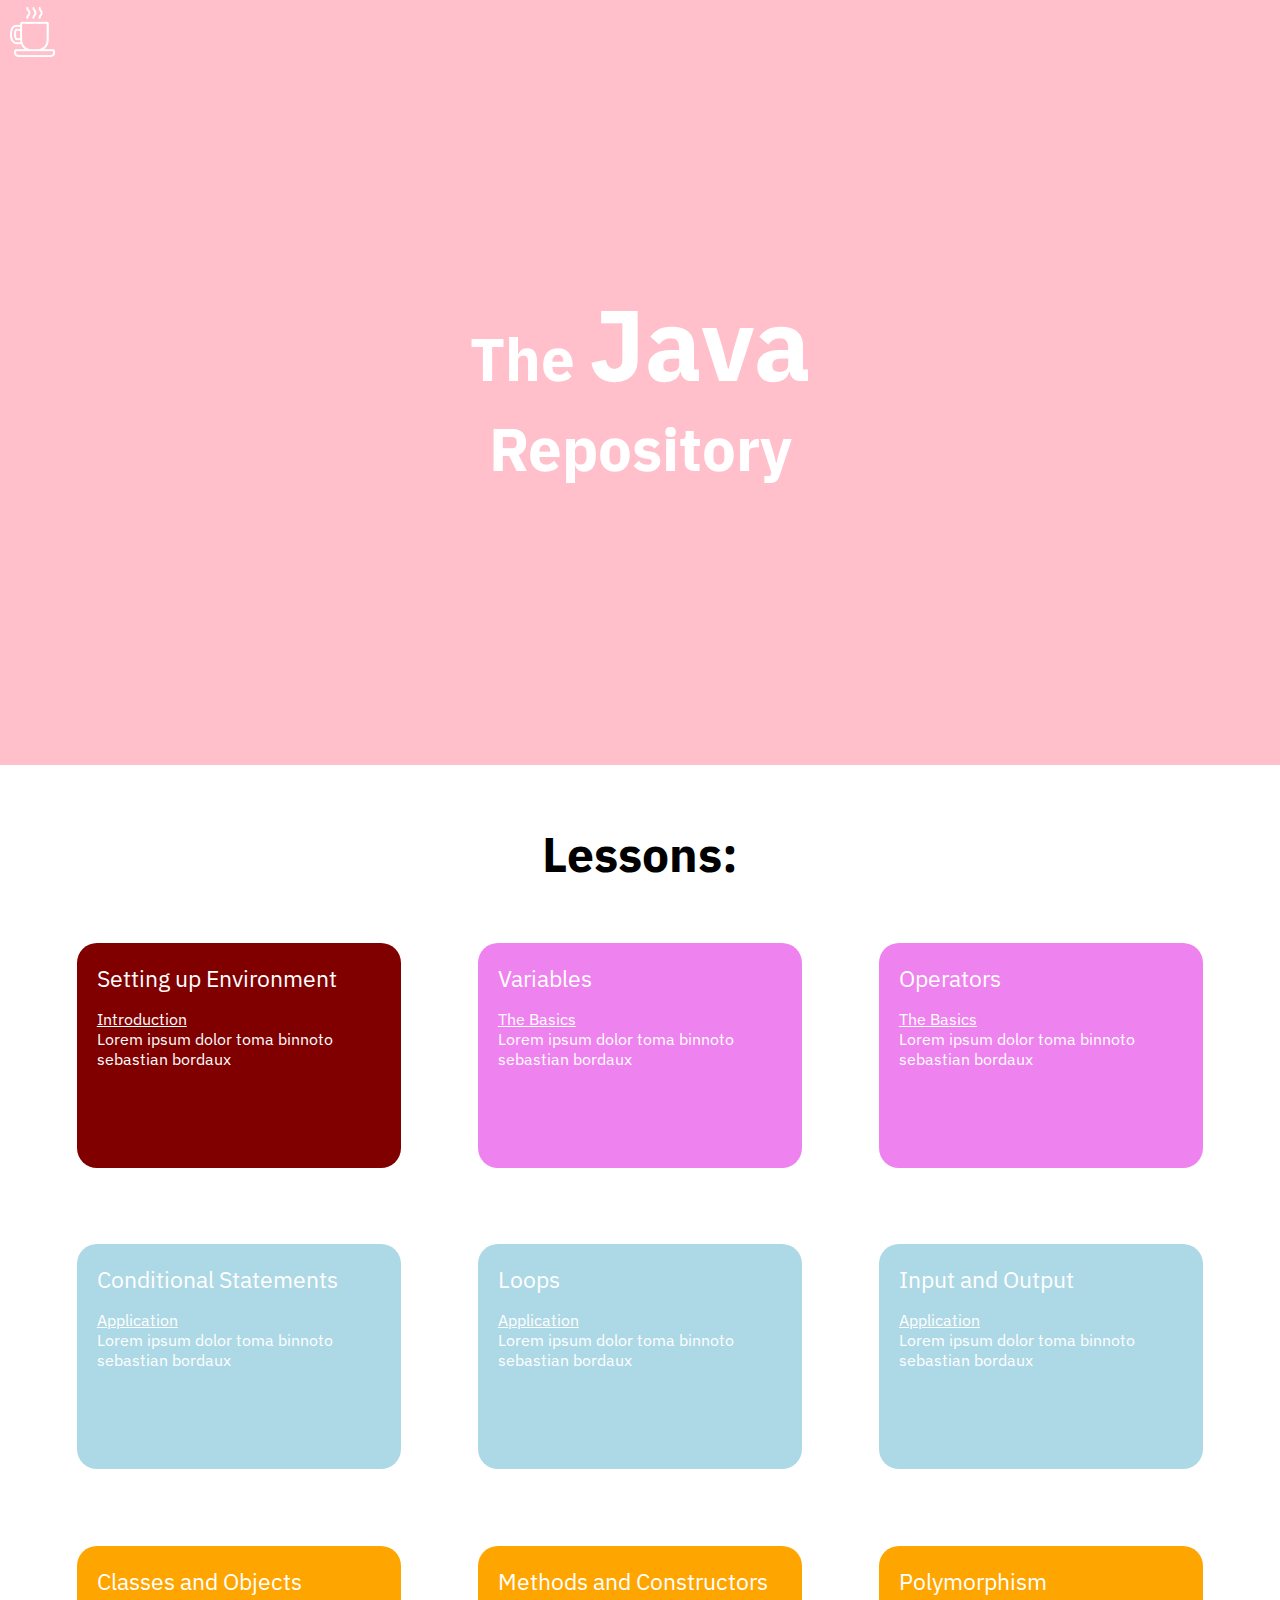
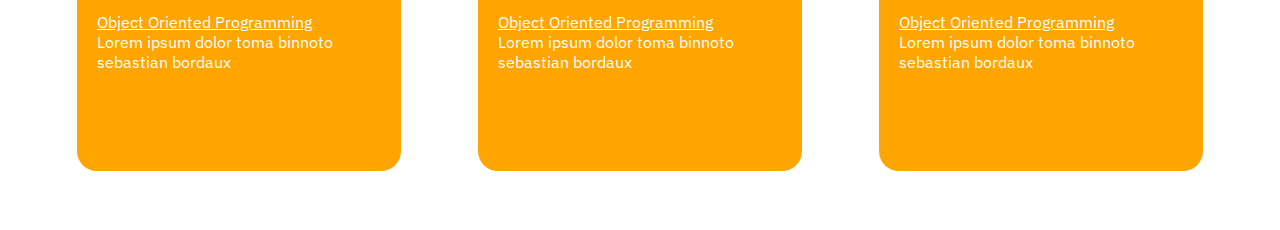
==== index.html @ 3e37d82b "Outlined Homepage" ====
<!DOCTYPE html>
<html lang="en" dir="ltr">
    <head>
        <meta charset="utf-8">
        <title>The Java Repo</title>
        <link rel="stylesheet" href="css/index.css">
        <link href="https://fonts.googleapis.com/css2?family=IBM+Plex+Mono:wght@400;500&family=IBM+Plex+Sans:ital,wght@0,400;0,600;0,700;1,400&display=swap" rel="stylesheet">
    </head>
    <body>
        <div id="splash">
            <img src="res/Logo.png" alt="Home">

            <h1>The <span>Java</span>
                <br> Repository
            </h1>
        </div>

        <h2>Lessons:</h2>
        <section id="lessons"></section>

        <footer>
            <img src="" alt="">
            <span></span>
        </footer>
    </body>

    <script src="scripts/index.js" type="text/javascript"></script>
</html>
---- css/index.css ----
* {
    outline: none;
    box-sizing: border-box;

    /*font-family: 'IBM Plex Mono', monospace; - For the snipets*/
    font-family: 'IBM Plex Sans', sans-serif; /*Main font*/
}

body {
    margin: 0px;
}

#splash {
    width: 100%;
    height: 85vh;

    display: flex;
    align-items: center;
    justify-content: center;

    background: pink;
}

#splash img {
    display: block;
    width: 45px;
    height: 50px;

    position: absolute;
    top: 7px;
    left: 10px;
}

#splash h1 {
    font-size: 60px;
    font-weight: 700;
    color: #fff;
    text-align: center;
}

#splash h1 span {
    font-size: 100px;
    text-transform: capitalize;
}

h2 {
    font-size: 48px;
    text-align: center;

    margin-top: calc(5vh + 1vw);
    margin-bottom: calc(5vh - 2vw);
}

#lessons {
    width: 100%;

    padding: 0px 3vw;

    display: grid;
    grid-template-columns: 1fr 1fr 1fr;
    grid-template-row: 1fr 1fr 1fr 1fr;
}

#lessons a {
    text-decoration: none;
    cursor: default;
}

#lessons .card {
    background: olive;

    border-radius: 20px;

    margin: 3vw;
    padding: 20px;
    height: 25vh;

    cursor: pointer;

    color: #fff;
}

#lessons .card.introduction              {background: maroon;}
#lessons .card.thebasics                 {background: violet;}
#lessons .card.application               {background: lightblue;}
#lessons .card.objectorientedprogramming {background: orange;}

#lessons .card span {
    font-size: 23px;
    font-weight: 400;
}

#lessons .card p {
    font-size: 16px;
}
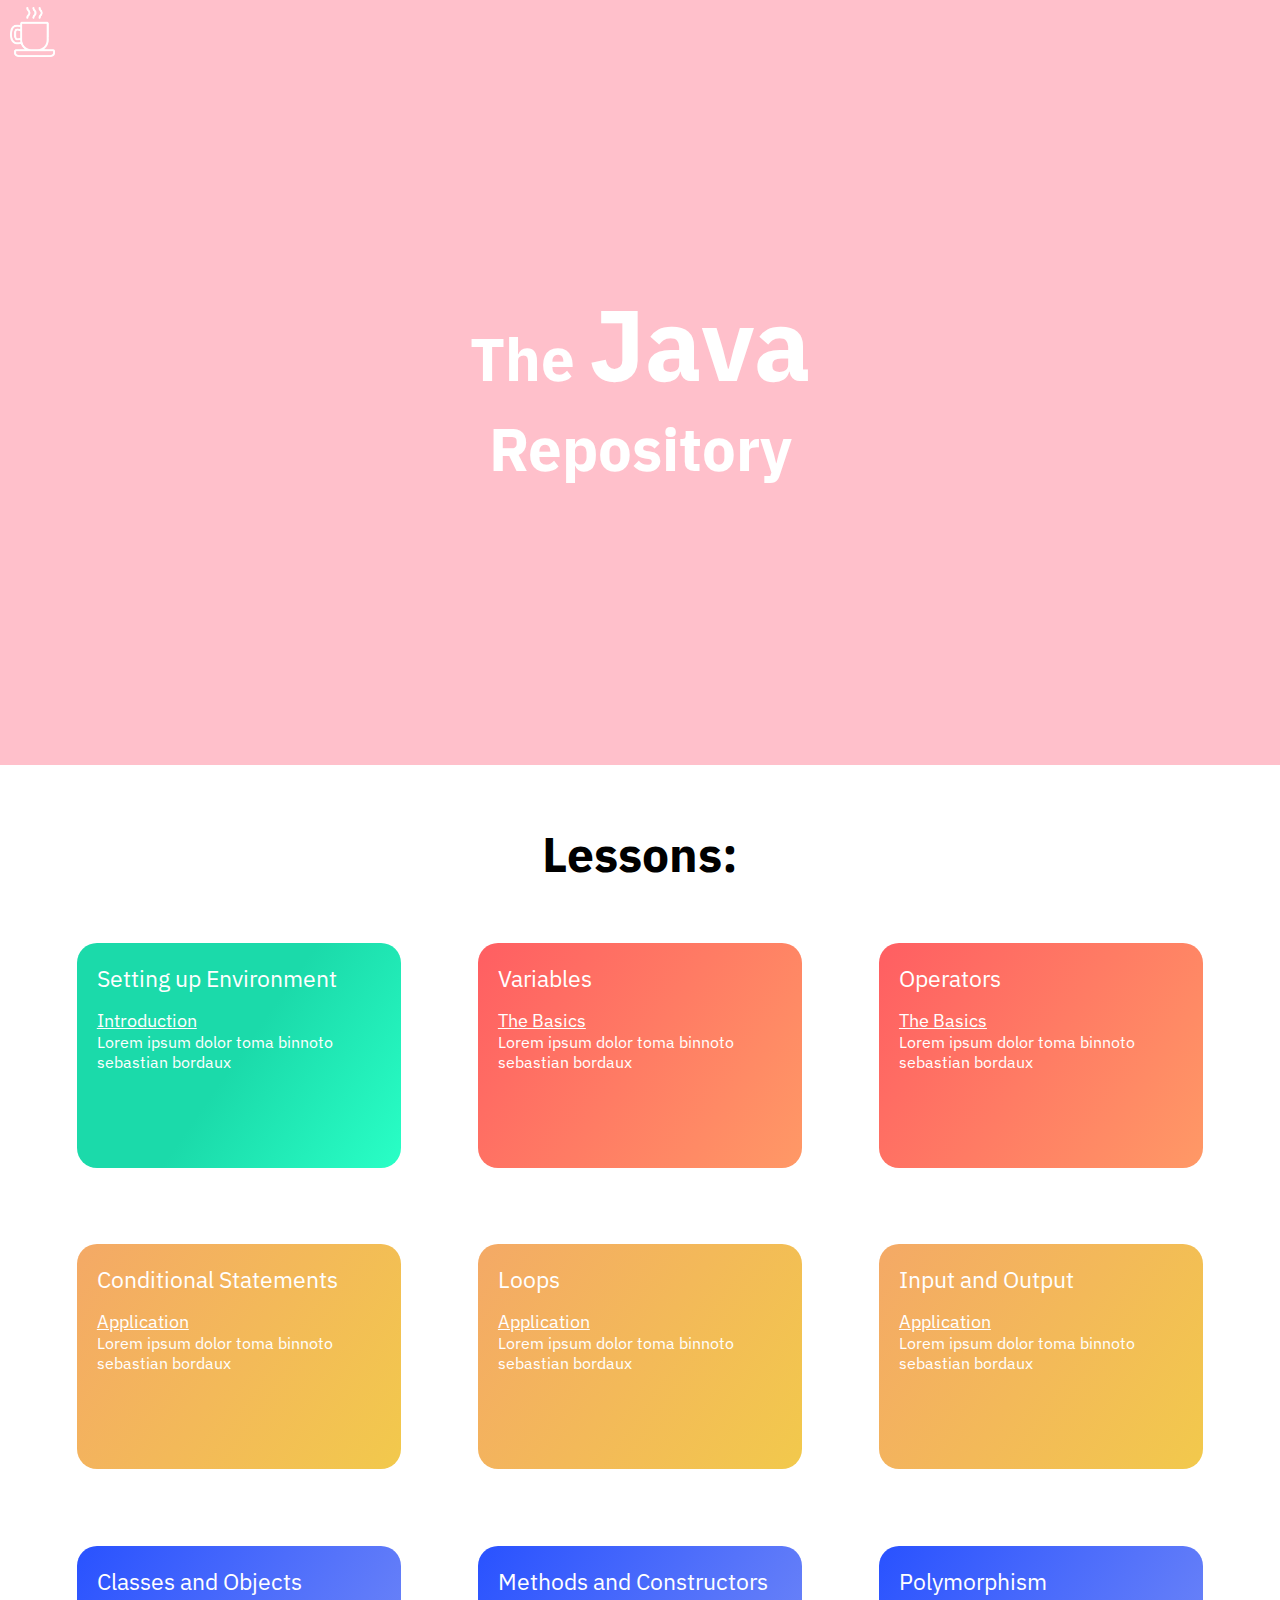
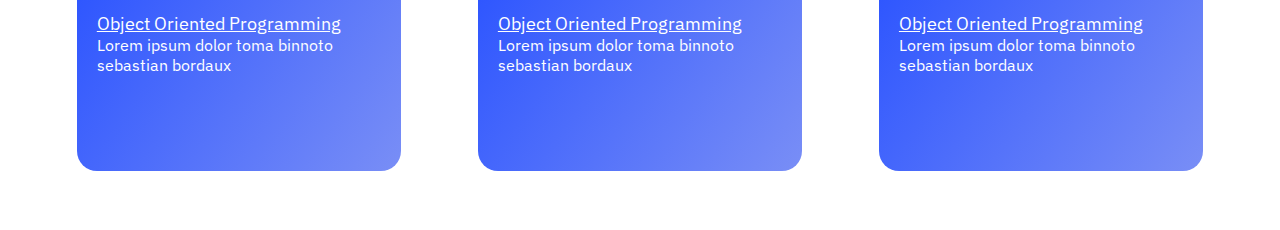
==== commit e77e0f19: "Finished Lessons section on home page" ====
--- a/index.html
+++ b/index.html
@@ -8,7 +8,7 @@
     </head>
     <body>
         <div id="splash">
-            <img src="res/Logo.png" alt="Home">
+            <a href="#"><img src="res/Logo.png" alt="Home"></a>
 
             <h1>The <span>Java</span>
                 <br> Repository
--- a/css/index.css
+++ b/css/index.css
@@ -1,4 +1,3 @@
-
 * {
     outline: none;
     box-sizing: border-box;
@@ -54,43 +53,54 @@
 
 #lessons {
     width: 100%;
-
     padding: 0px 3vw;
 
     display: grid;
     grid-template-columns: 1fr 1fr 1fr;
-    grid-template-row: 1fr 1fr 1fr 1fr;
-}
-
-#lessons a {
-    text-decoration: none;
-    cursor: default;
 }
 
 #lessons .card {
-    background: olive;
+    margin: 3vw;
+    height: 25vh;
+    border-radius: 20px;
+}
 
-    border-radius: 20px;
+#lessons .card.introduction {
+    background: #29ffc6;
+    background: -webkit-linear-gradient(125deg, #1BDAAA, #1BDAAA, #29ffc6);
+    background: linear-gradient(125deg, #1BDAAA, #1BDAAA, #29ffc6);
+}
 
-    margin: 3vw;
+#lessons .card.thebasics {
+    background: #ff9966;
+    background: -webkit-linear-gradient(125deg, #ff5e62, #ff9966);
+    background: linear-gradient(125deg, #ff5e62, #ff9966);
+}
+
+#lessons .card.application {
+    background: #F2C94C;
+    background: -webkit-linear-gradient(125deg, #F4A966, #F2C94C);
+    background: linear-gradient(125deg, #F4A966, #F2C94C);
+}
+#lessons .card.objectorientedprogramming {
+    background: #798EF6;
+    background: -webkit-linear-gradient(125deg, #2952ff, #798EF6);
+    background: linear-gradient(125deg, #2952ff, #798EF6);
+}
+
+#lessons .card a {
+    display: block;
+    width: 100%;
+    height: 100%;
+
     padding: 20px;
-    height: 25vh;
-
     cursor: pointer;
 
+    text-decoration: none;
+    font-weight: 400;
     color: #fff;
 }
 
-#lessons .card.introduction              {background: maroon;}
-#lessons .card.thebasics                 {background: violet;}
-#lessons .card.application               {background: lightblue;}
-#lessons .card.objectorientedprogramming {background: orange;}
-
-#lessons .card span {
-    font-size: 23px;
-    font-weight: 400;
-}
-
-#lessons .card p {
-    font-size: 16px;
-}
+#lessons .card span {font-size: 23px;}
+#lessons .card u {font-size: 18px;}
+#lessons .card p {font-size: 16px;}
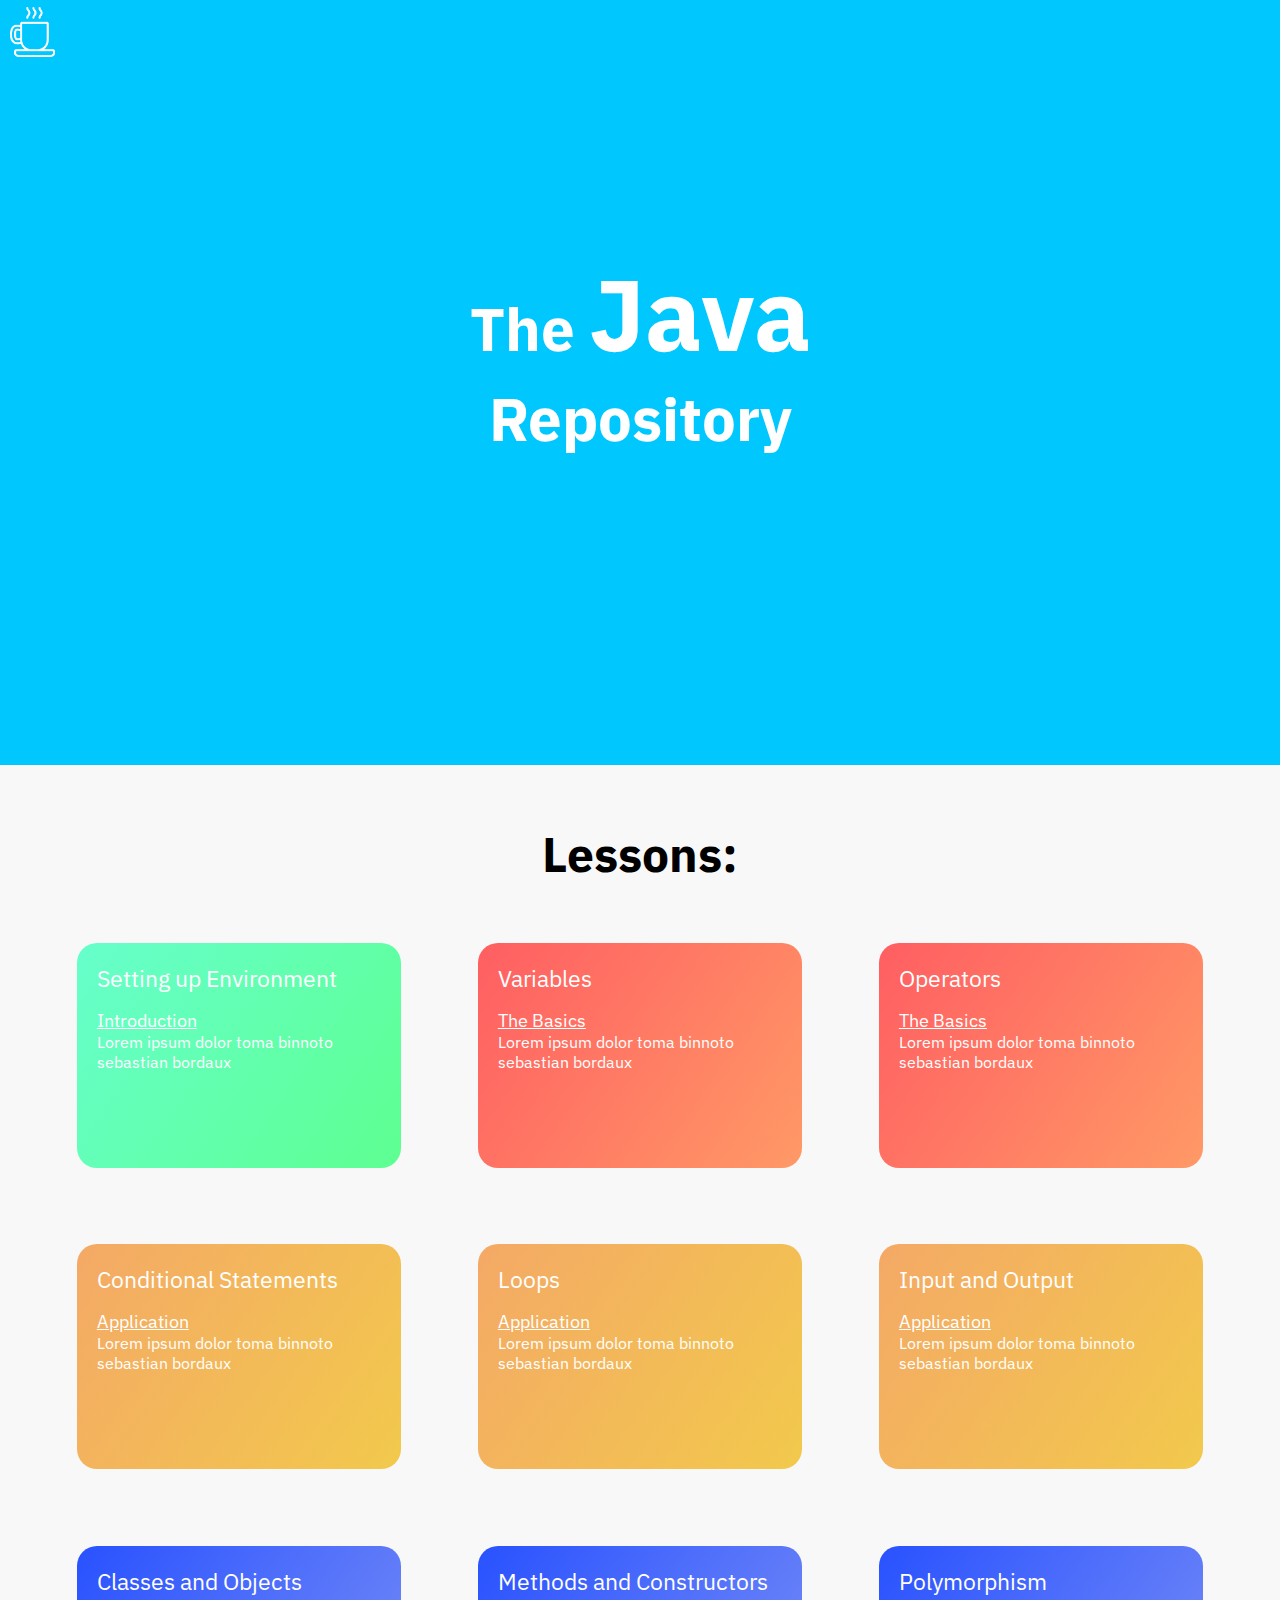
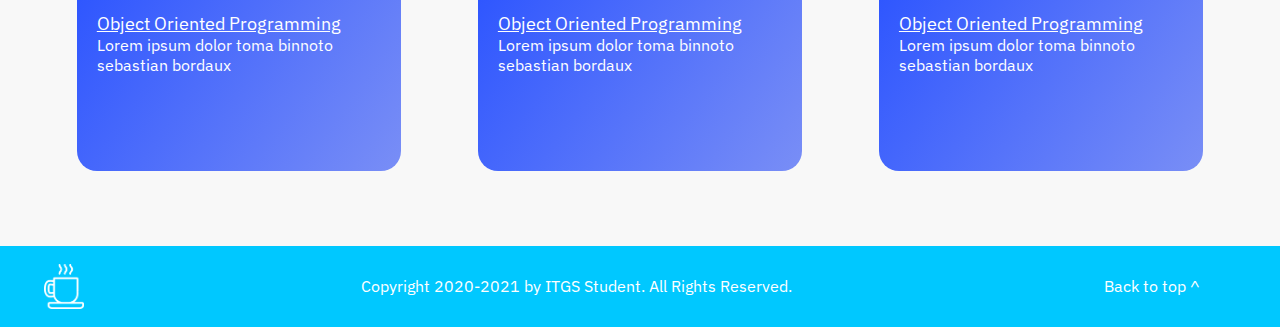
==== commit 27535c27: "big update" ====
--- a/index.html
+++ b/index.html
@@ -3,12 +3,13 @@
     <head>
         <meta charset="utf-8">
         <title>The Java Repo</title>
+        <link rel="stylesheet" href="css/trim.css">
         <link rel="stylesheet" href="css/index.css">
-        <link href="https://fonts.googleapis.com/css2?family=IBM+Plex+Mono:wght@400;500&family=IBM+Plex+Sans:ital,wght@0,400;0,600;0,700;1,400&display=swap" rel="stylesheet">
+        <link href="https://fonts.googleapis.com/css2?family=IBM+Plex+Mono:wght@400;500&family=IBM+Plex+Sans:ital,wght@0,400;0,700;1,400&display=swap" rel="stylesheet">
     </head>
     <body>
         <div id="splash">
-            <a href="#"><img src="res/Logo.png" alt="Home"></a>
+            <a href="index.html"><img src="res/Logo.png" alt="Home"></a>
 
             <h1>The <span>Java</span>
                 <br> Repository
@@ -19,8 +20,9 @@
         <section id="lessons"></section>
 
         <footer>
-            <img src="" alt="">
-            <span></span>
+            <div><img src="res/Logo.png" alt="Logo"></div>
+            <div><span>Copyright 2020-2021 by ITGS Student. All Rights Reserved.</span></div>
+            <div><a href="#">Back to top ^</a></div>
         </footer>
     </body>
 
--- a/css/trim.css
+++ b/css/trim.css
@@ -0,0 +1,77 @@
+* {
+    outline: none;
+    box-sizing: border-box;
+
+    /*font-family: 'IBM Plex Mono', monospace; - For the snipets*/
+    font-family: 'IBM Plex Sans', sans-serif; /*Main font*/
+}
+
+body {
+    margin: 0px;
+    background: #f8f8f8;
+}
+
+#splash {
+    width: 100%;
+    height: 85vh;
+
+    display: flex;
+    align-items: center;
+    justify-content: center;
+
+    background: var(--grad);
+}
+
+#splash img {
+    display: block;
+    width: 45px;
+    height: 50px;
+
+    position: absolute;
+    top: 7px;
+    left: 10px;
+}
+
+#splash h1 {
+    font-size: 60px;
+    font-weight: 700;
+    color: #fff;
+    text-align: center;
+
+    position: relative;
+    top: -30px;
+}
+
+#splash h1 span {
+    font-size: 100px;
+    text-transform: capitalize;
+}
+
+footer {
+    width: 100%;
+    margin-top: 4vh;
+    padding: 2vh 0px;
+
+    display: grid;
+    grid-template-columns: 10% 3.5fr 1fr;
+
+    color: #fff;
+    background: var(--grad);
+}
+
+footer div {
+    display: flex;
+    align-items: center;
+    justify-content: center;
+}
+
+footer img {
+    display: block;
+    width: 40px;
+    height: 45px;
+}
+
+footer a {
+    text-decoration: none;
+    color: #fff;
+}
--- a/css/index.css
+++ b/css/index.css
@@ -1,46 +1,5 @@
-* {
-    outline: none;
-    box-sizing: border-box;
-
-    /*font-family: 'IBM Plex Mono', monospace; - For the snipets*/
-    font-family: 'IBM Plex Sans', sans-serif; /*Main font*/
-}
-
-body {
-    margin: 0px;
-}
-
-#splash {
-    width: 100%;
-    height: 85vh;
-
-    display: flex;
-    align-items: center;
-    justify-content: center;
-
-    background: pink;
-}
-
-#splash img {
-    display: block;
-    width: 45px;
-    height: 50px;
-
-    position: absolute;
-    top: 7px;
-    left: 10px;
-}
-
-#splash h1 {
-    font-size: 60px;
-    font-weight: 700;
-    color: #fff;
-    text-align: center;
-}
-
-#splash h1 span {
-    font-size: 100px;
-    text-transform: capitalize;
+:root {
+    --grad: #00c8ff;
 }
 
 h2 {
@@ -69,6 +28,10 @@
     background: #29ffc6;
     background: -webkit-linear-gradient(125deg, #1BDAAA, #1BDAAA, #29ffc6);
     background: linear-gradient(125deg, #1BDAAA, #1BDAAA, #29ffc6);
+
+    background: #29ffc6;
+    background: -webkit-linear-gradient(125deg, #5eff91, #5eff91, #66ffcc);
+    background: linear-gradient(305deg, #5eff91, #66ffcc);
 }
 
 #lessons .card.thebasics {
@@ -92,13 +55,13 @@
     display: block;
     width: 100%;
     height: 100%;
-
     padding: 20px;
-    cursor: pointer;
 
     text-decoration: none;
     font-weight: 400;
     color: #fff;
+
+    cursor: pointer;
 }
 
 #lessons .card span {font-size: 23px;}
